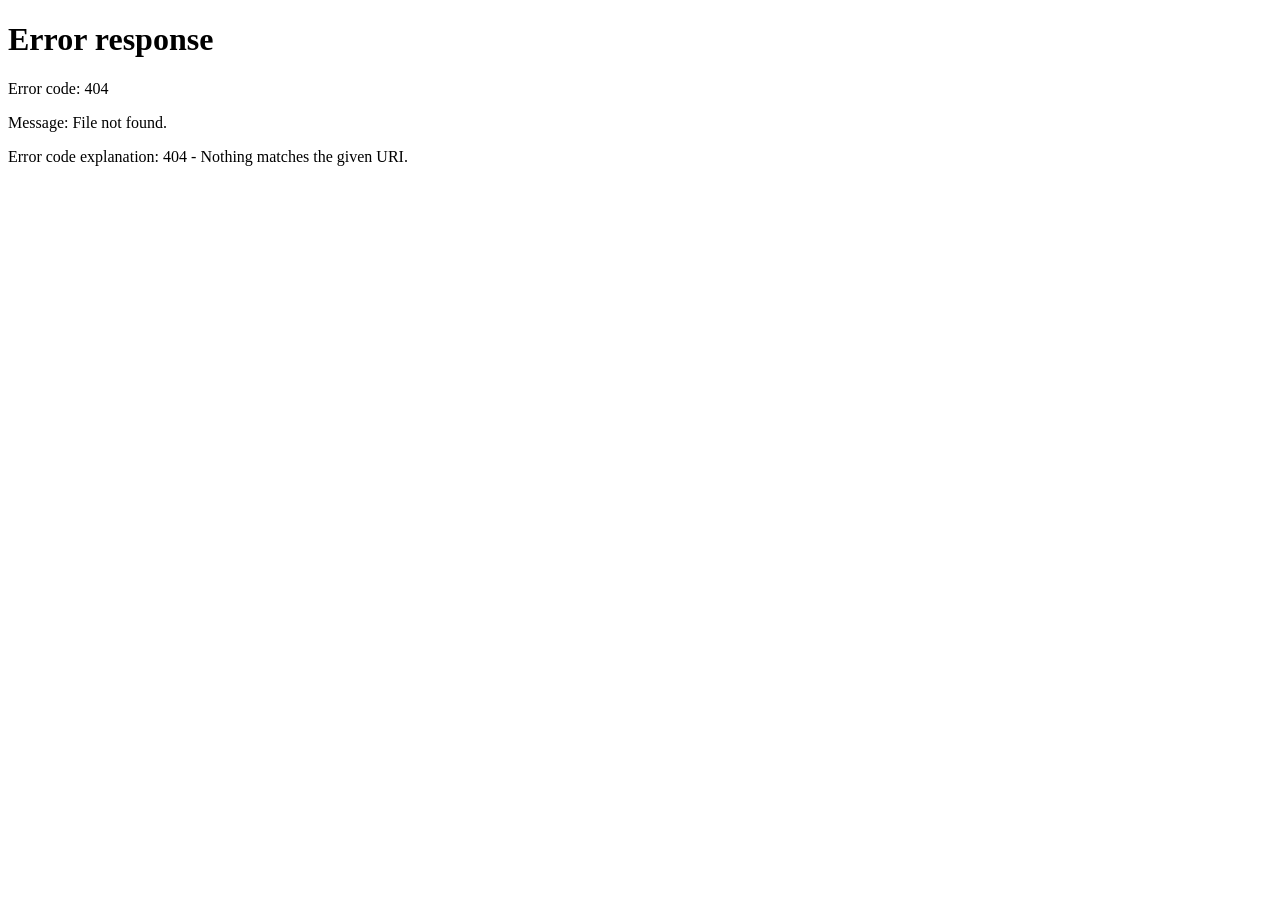
==== index.html @ 22ae7cd9 "feat(fork): make original factory game Pages-ready with smoke tests and attributed release gate" ====
<!doctype html>
<html lang="zh-CN"><head><meta charset="utf-8"><meta name="viewport" content="width=device-width,initial-scale=1"><meta http-equiv="refresh" content="0;url=./midnight-factory.html"><title>Midnight Factory · 工厂自动化</title><meta name="description" content="由 Gakuseei 创作的 MIT 开源游戏 · AincFh Fork 实验版本"></head><body style="font:16px system-ui;background:#10141d;color:#e8edff;padding:12vh 8vw"><h1>Midnight Factory</h1><p>正在打开原作者的工厂模拟游戏。</p><p><a href="./midnight-factory.html" style="color:#bdd3ff">进入工厂模拟游戏</a></p><p>原项目：<a href="https://github.com/Gakuseei/Midnight-Factory" style="color:#bdd3ff">Gakuseei/Midnight-Factory</a>（MIT）</p></body></html>
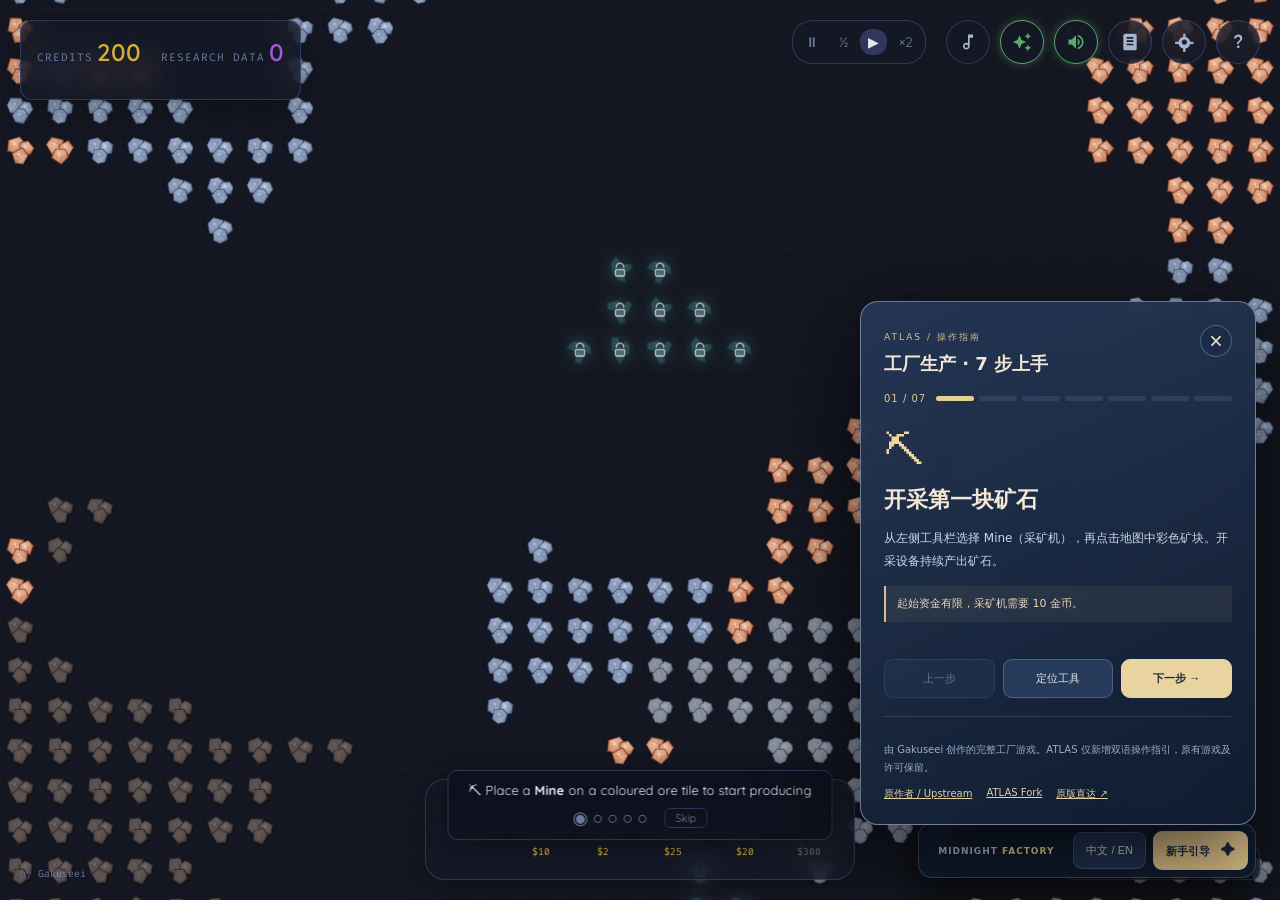
==== commit 146c364e: "feat(fork): accessible bilingual 7-step factory onboarding with tool locator and preserved upstream " ====
--- a/index.html
+++ b/index.html
@@ -1,2 +1,31 @@
 <!doctype html>
-<html lang="zh-CN"><head><meta charset="utf-8"><meta name="viewport" content="width=device-width,initial-scale=1"><meta http-equiv="refresh" content="0;url=./midnight-factory.html"><title>Midnight Factory · 工厂自动化</title><meta name="description" content="由 Gakuseei 创作的 MIT 开源游戏 · AincFh Fork 实验版本"></head><body style="font:16px system-ui;background:#10141d;color:#e8edff;padding:12vh 8vw"><h1>Midnight Factory</h1><p>正在打开原作者的工厂模拟游戏。</p><p><a href="./midnight-factory.html" style="color:#bdd3ff">进入工厂模拟游戏</a></p><p>原项目：<a href="https://github.com/Gakuseei/Midnight-Factory" style="color:#bdd3ff">Gakuseei/Midnight-Factory</a>（MIT）</p></body></html>+<html lang="zh-CN"><head>
+<meta charset="utf-8"><meta name="viewport" content="width=device-width,initial-scale=1,viewport-fit=cover">
+<meta name="theme-color" content="#101624"><meta name="description" content="Midnight Factory — Gakuseei 原创 MIT 工厂模拟游戏，ATLAS Fork 附带中英文新手引导。">
+<title>Midnight Factory · 工厂自动化</title>
+<link rel="stylesheet" href="./atlas-guide.css">
+</head><body>
+<main class="stage" aria-label="Midnight Factory 工厂游戏">
+ <iframe id="factory" src="./midnight-factory.html" title="Gakuseei · Midnight Factory 完整游戏" allow="fullscreen; autoplay" loading="eager"></iframe>
+</main>
+<nav class="guide-dock" aria-label="帮助与设置">
+ <span class="guide-dock-brand">MIDNIGHT <b>FACTORY</b></span>
+ <button id="locale" aria-label="切换引导语言">中文 / EN</button>
+ <button id="guide-toggle" aria-expanded="false" aria-controls="guide-panel">新手引导 <span aria-hidden="true">✦</span></button>
+</nav>
+<section id="guide-panel" class="guide-panel" aria-labelledby="guide-title" hidden>
+ <header class="guide-header">
+  <div><small id="guide-series">FACTORY FIELD GUIDE</small><h1 id="guide-title">第一条生产线</h1></div>
+  <button id="guide-close" title="关闭引导" aria-label="关闭引导">×</button>
+ </header>
+ <div class="progress"><span id="step-number">01 / 07</span><div class="dots" id="step-dots"></div></div>
+ <div class="guide-content"><div id="guide-icon" class="guide-icon">⛏</div><h2 id="step-title"></h2><p id="step-description"></p><p class="hint" id="step-hint"></p></div>
+ <div class="guide-actions"><button id="previous" class="subtle">上一步</button><button id="locate" class="subtle">定位工具</button><button id="next" class="next">下一步 →</button></div>
+ <footer class="guide-foot">
+  <p id="guide-credit">原作由 Gakuseei 开发。本页面只新增操作引导，不改写游戏原有玩法。</p>
+  <div><a href="https://github.com/Gakuseei/Midnight-Factory" target="_blank" rel="noopener">原作者 / Upstream</a><a href="https://github.com/AincFh/Midnight-Factory" target="_blank" rel="noopener">ATLAS Fork</a><a href="./midnight-factory.html">原版直达 ↗</a></div>
+ </footer>
+</section>
+<div id="guide-toast" role="status" aria-live="polite"></div>
+<script type="module" src="./atlas-guide.mjs"></script>
+</body></html>
--- a/atlas-guide.css
+++ b/atlas-guide.css
@@ -0,0 +1,10 @@
+:root{font-family:system-ui,'Microsoft Yahei',sans-serif;color:#f4e8d4;color-scheme:dark;background:#10141f}*{box-sizing:border-box}html,body{padding:0;margin:0;width:100%;height:100%;overflow:hidden}
+.stage,.stage iframe{position:fixed;inset:0;width:100%;height:100%;border:0}.guide-dock{position:fixed;right:clamp(10px,2vw,24px);bottom:clamp(10px,2vw,22px);z-index:300;display:flex;align-items:center;gap:7px;border:1px solid #d7ddf039;background:#111d31e8;box-shadow:0 16px 44px #0009;backdrop-filter:blur(14px);border-radius:14px;padding:7px}
+.guide-dock-brand{font-size:9px;font-weight:700;letter-spacing:1px;padding:0 12px;color:#b9c7df}.guide-dock-brand b{color:#f5dda0}.guide-dock button{border:1px solid #9bb4e441;border-radius:9px;background:#223454;color:#e9e5d8;font-size:11px;padding:10px 12px;cursor:pointer}.guide-dock button:hover{background:#365477}.guide-dock button:focus-visible,.guide-panel button:focus-visible{outline:2px solid #edcd86;outline-offset:2px}#guide-toggle{background:#e4c88e;color:#1c2b43;font-weight:800;white-space:nowrap}#guide-toggle span{margin-left:8px;font-size:14px}
+.guide-panel{position:fixed;z-index:310;bottom:75px;right:clamp(10px,2vw,24px);width:min(396px,calc(100vw - 20px));max-height:min(700px,calc(100dvh - 102px));overflow-y:auto;background:linear-gradient(155deg,#253756f7,#101c2ff9);border:1px solid #d5def074;border-radius:18px;box-shadow:0 30px 95px #000b;backdrop-filter:blur(18px);padding:23px;scrollbar-width:thin;scrollbar-color:#576f90 transparent}.guide-header{display:flex;align-items:start;gap:10px;justify-content:space-between}.guide-header small{font-size:9px;letter-spacing:2px;color:#d4bd88}.guide-header h1{font-size:18px;font-weight:650;margin:8px 0 17px}.guide-header button{border:1px solid #98a9cc6b;background:#1b2c48;border-radius:50%;height:32px;width:32px;color:#f2dec0;font-size:23px;cursor:pointer;flex-shrink:0}
+.progress{display:flex;gap:10px;align-items:center;color:#e8c990;font-size:10px;letter-spacing:1px}.dots{display:flex;flex:1;gap:5px}.dots span{flex:1;background:#627b963d;height:5px;border-radius:5px}.dots .complete{background:#769eaa}.dots .active{background:#e5d093}
+.guide-content{min-height:245px;padding-top:23px}.guide-icon{color:#f0d69b;font-size:40px}.guide-content h2{font-size:22px;margin:12px 0}.guide-content p{color:#c9d7ea;font-size:12px;line-height:1.9;margin:0}.guide-content .hint{margin-top:13px;border-left:2px solid #d7bd86;padding:8px 11px;background:#e6d09812;color:#e7d7b8;font-size:11px}
+.guide-actions{display:flex;align-items:center;gap:8px;margin:10px 0 18px}.guide-actions button{flex:1;border-radius:9px;border:1px solid #a9bdd94d;background:#253b59;color:#e3e7ee;padding:11px 8px;font-size:11px;cursor:pointer;white-space:nowrap}.guide-actions button:disabled{opacity:.4;cursor:default}.guide-actions .next{background:#e9d39e;color:#1b2940;border-color:#e9d39e;font-weight:750}.guide-foot{border-top:1px solid #9cb1ce30;padding-top:14px}.guide-foot p{font-size:10px;line-height:1.8;color:#96aeca}.guide-foot div{display:flex;flex-wrap:wrap;gap:14px}.guide-foot a{font-size:10px;color:#e2cfa2}
+#guide-toast{position:fixed;left:50%;top:16%;transform:translateX(-50%);z-index:350;background:#182d4bea;border:1px solid #e5cea470;border-radius:11px;box-shadow:0 12px 35px #0007;padding:11px 17px;font-size:12px;max-width:80vw;text-align:center;opacity:0;pointer-events:none;transition:opacity .2s}#guide-toast.visible{opacity:1}
+@media(max-width:610px){.guide-dock-brand{display:none}.guide-dock{bottom:10px;right:10px}.guide-panel{bottom:69px;right:10px;padding:16px}.guide-content{min-height:213px}.guide-header h1{font-size:16px}.guide-content h2{font-size:19px}.guide-actions button{font-size:10px;padding:10px 5px}}
+@media(prefers-reduced-motion:reduce){*{scroll-behavior:auto!important;transition:none!important}}
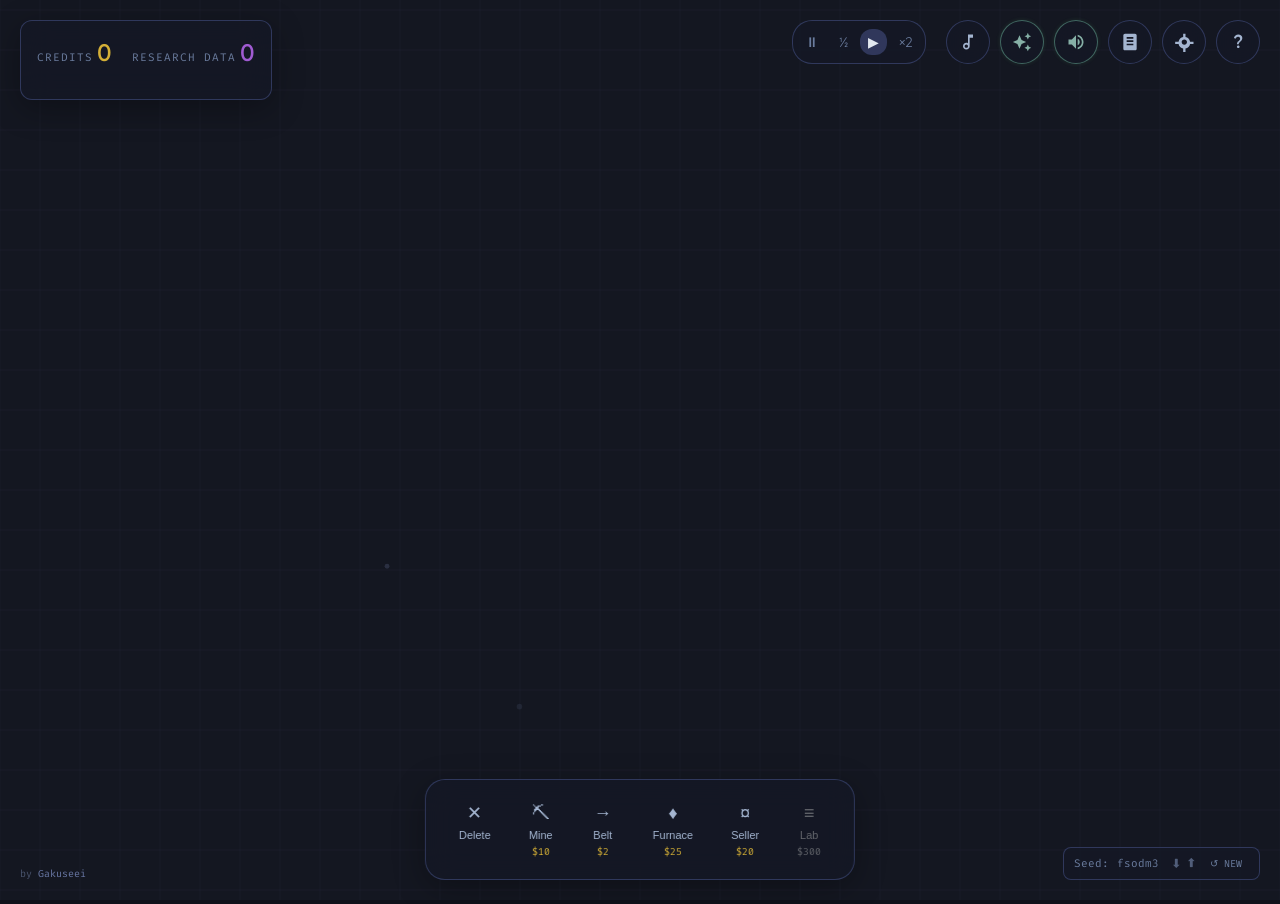
==== commit c74a70bf: "test: original factory independent browser release validation (#2) Keep full upstream game and MIT c" ====
--- a/index.html
+++ b/index.html
@@ -1,31 +1,2 @@
 <!doctype html>
-<html lang="zh-CN"><head>
-<meta charset="utf-8"><meta name="viewport" content="width=device-width,initial-scale=1,viewport-fit=cover">
-<meta name="theme-color" content="#101624"><meta name="description" content="Midnight Factory — Gakuseei 原创 MIT 工厂模拟游戏，ATLAS Fork 附带中英文新手引导。">
-<title>Midnight Factory · 工厂自动化</title>
-<link rel="stylesheet" href="./atlas-guide.css">
-</head><body>
-<main class="stage" aria-label="Midnight Factory 工厂游戏">
- <iframe id="factory" src="./midnight-factory.html" title="Gakuseei · Midnight Factory 完整游戏" allow="fullscreen; autoplay" loading="eager"></iframe>
-</main>
-<nav class="guide-dock" aria-label="帮助与设置">
- <span class="guide-dock-brand">MIDNIGHT <b>FACTORY</b></span>
- <button id="locale" aria-label="切换引导语言">中文 / EN</button>
- <button id="guide-toggle" aria-expanded="false" aria-controls="guide-panel">新手引导 <span aria-hidden="true">✦</span></button>
-</nav>
-<section id="guide-panel" class="guide-panel" aria-labelledby="guide-title" hidden>
- <header class="guide-header">
-  <div><small id="guide-series">FACTORY FIELD GUIDE</small><h1 id="guide-title">第一条生产线</h1></div>
-  <button id="guide-close" title="关闭引导" aria-label="关闭引导">×</button>
- </header>
- <div class="progress"><span id="step-number">01 / 07</span><div class="dots" id="step-dots"></div></div>
- <div class="guide-content"><div id="guide-icon" class="guide-icon">⛏</div><h2 id="step-title"></h2><p id="step-description"></p><p class="hint" id="step-hint"></p></div>
- <div class="guide-actions"><button id="previous" class="subtle">上一步</button><button id="locate" class="subtle">定位工具</button><button id="next" class="next">下一步 →</button></div>
- <footer class="guide-foot">
-  <p id="guide-credit">原作由 Gakuseei 开发。本页面只新增操作引导，不改写游戏原有玩法。</p>
-  <div><a href="https://github.com/Gakuseei/Midnight-Factory" target="_blank" rel="noopener">原作者 / Upstream</a><a href="https://github.com/AincFh/Midnight-Factory" target="_blank" rel="noopener">ATLAS Fork</a><a href="./midnight-factory.html">原版直达 ↗</a></div>
- </footer>
-</section>
-<div id="guide-toast" role="status" aria-live="polite"></div>
-<script type="module" src="./atlas-guide.mjs"></script>
-</body></html>+<html lang="zh-CN"><head><meta charset="utf-8"><meta name="viewport" content="width=device-width,initial-scale=1"><meta http-equiv="refresh" content="0;url=./midnight-factory.html"><link rel="icon" href="./favicon.svg" type="image/svg+xml"><title>Midnight Factory · 工厂自动化</title><meta name="description" content="由 Gakuseei 创作的 MIT 开源游戏 · AincFh Fork 实验版本"></head><body style="font:16px system-ui;background:#10141d;color:#e8edff;padding:12vh 8vw"><h1>Midnight Factory</h1><p>正在打开原作者的工厂模拟游戏。</p><p><a href="./midnight-factory.html" style="color:#bdd3ff">进入工厂模拟游戏</a></p><p>原项目：<a href="https://github.com/Gakuseei/Midnight-Factory" style="color:#bdd3ff">Gakuseei/Midnight-Factory</a>（MIT）</p></body></html>
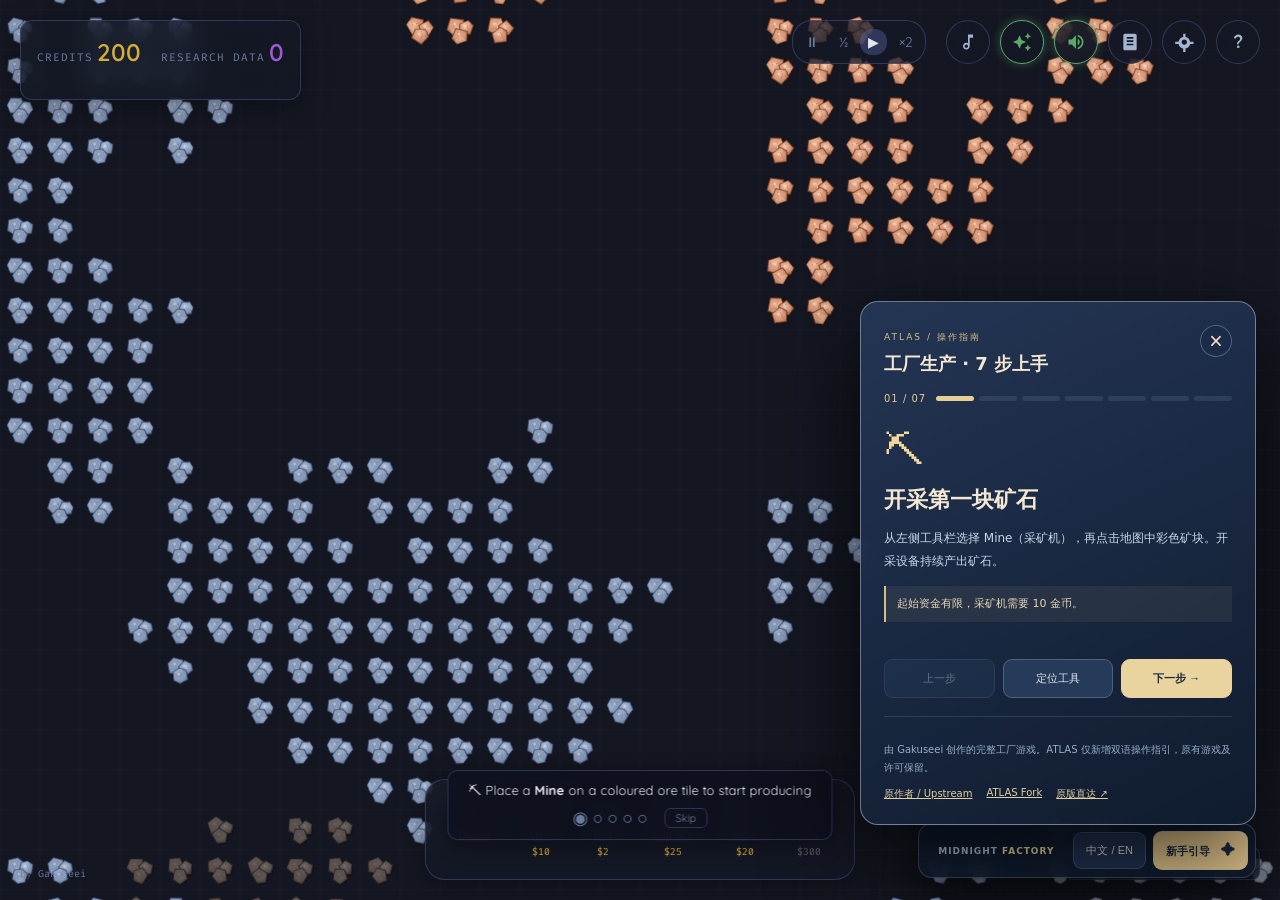
==== commit 8883af43: "merge: retain independent Chromium game smoke while adding accessible bilingual guide (refs #1)" ====
--- a/index.html
+++ b/index.html
@@ -1,2 +1,31 @@
 <!doctype html>
-<html lang="zh-CN"><head><meta charset="utf-8"><meta name="viewport" content="width=device-width,initial-scale=1"><meta http-equiv="refresh" content="0;url=./midnight-factory.html"><link rel="icon" href="./favicon.svg" type="image/svg+xml"><title>Midnight Factory · 工厂自动化</title><meta name="description" content="由 Gakuseei 创作的 MIT 开源游戏 · AincFh Fork 实验版本"></head><body style="font:16px system-ui;background:#10141d;color:#e8edff;padding:12vh 8vw"><h1>Midnight Factory</h1><p>正在打开原作者的工厂模拟游戏。</p><p><a href="./midnight-factory.html" style="color:#bdd3ff">进入工厂模拟游戏</a></p><p>原项目：<a href="https://github.com/Gakuseei/Midnight-Factory" style="color:#bdd3ff">Gakuseei/Midnight-Factory</a>（MIT）</p></body></html>+<html lang="zh-CN"><head>
+<meta charset="utf-8"><meta name="viewport" content="width=device-width,initial-scale=1,viewport-fit=cover">
+<meta name="theme-color" content="#101624"><meta name="description" content="Midnight Factory — Gakuseei 原创 MIT 工厂模拟游戏，ATLAS Fork 附带中英文新手引导。">
+<title>Midnight Factory · 工厂自动化</title>
+<link rel="icon" type="image/svg+xml" href="./favicon.svg"><link rel="stylesheet" href="./atlas-guide.css">
+</head><body>
+<main class="stage" aria-label="Midnight Factory 工厂游戏">
+ <iframe id="factory" src="./midnight-factory.html" title="Gakuseei · Midnight Factory 完整游戏" allow="fullscreen; autoplay" loading="eager"></iframe>
+</main>
+<nav class="guide-dock" aria-label="帮助与设置">
+ <span class="guide-dock-brand">MIDNIGHT <b>FACTORY</b></span>
+ <button id="locale" aria-label="切换引导语言">中文 / EN</button>
+ <button id="guide-toggle" aria-expanded="false" aria-controls="guide-panel">新手引导 <span aria-hidden="true">✦</span></button>
+</nav>
+<section id="guide-panel" class="guide-panel" aria-labelledby="guide-title" hidden>
+ <header class="guide-header">
+  <div><small id="guide-series">FACTORY FIELD GUIDE</small><h1 id="guide-title">第一条生产线</h1></div>
+  <button id="guide-close" title="关闭引导" aria-label="关闭引导">×</button>
+ </header>
+ <div class="progress"><span id="step-number">01 / 07</span><div class="dots" id="step-dots"></div></div>
+ <div class="guide-content"><div id="guide-icon" class="guide-icon">⛏</div><h2 id="step-title"></h2><p id="step-description"></p><p class="hint" id="step-hint"></p></div>
+ <div class="guide-actions"><button id="previous" class="subtle">上一步</button><button id="locate" class="subtle">定位工具</button><button id="next" class="next">下一步 →</button></div>
+ <footer class="guide-foot">
+  <p id="guide-credit">原作由 Gakuseei 开发。本页面只新增操作引导，不改写游戏原有玩法。</p>
+  <div><a href="https://github.com/Gakuseei/Midnight-Factory" target="_blank" rel="noopener">原作者 / Upstream</a><a href="https://github.com/AincFh/Midnight-Factory" target="_blank" rel="noopener">ATLAS Fork</a><a href="./midnight-factory.html">原版直达 ↗</a></div>
+ </footer>
+</section>
+<div id="guide-toast" role="status" aria-live="polite"></div>
+<script type="module" src="./atlas-guide.mjs"></script>
+</body></html>
--- a/atlas-guide.css
+++ b/atlas-guide.css
@@ -0,0 +1,10 @@
+:root{font-family:system-ui,'Microsoft Yahei',sans-serif;color:#f4e8d4;color-scheme:dark;background:#10141f}*{box-sizing:border-box}html,body{padding:0;margin:0;width:100%;height:100%;overflow:hidden}
+.stage,.stage iframe{position:fixed;inset:0;width:100%;height:100%;border:0}.guide-dock{position:fixed;right:clamp(10px,2vw,24px);bottom:clamp(10px,2vw,22px);z-index:300;display:flex;align-items:center;gap:7px;border:1px solid #d7ddf039;background:#111d31e8;box-shadow:0 16px 44px #0009;backdrop-filter:blur(14px);border-radius:14px;padding:7px}
+.guide-dock-brand{font-size:9px;font-weight:700;letter-spacing:1px;padding:0 12px;color:#b9c7df}.guide-dock-brand b{color:#f5dda0}.guide-dock button{border:1px solid #9bb4e441;border-radius:9px;background:#223454;color:#e9e5d8;font-size:11px;padding:10px 12px;cursor:pointer}.guide-dock button:hover{background:#365477}.guide-dock button:focus-visible,.guide-panel button:focus-visible{outline:2px solid #edcd86;outline-offset:2px}#guide-toggle{background:#e4c88e;color:#1c2b43;font-weight:800;white-space:nowrap}#guide-toggle span{margin-left:8px;font-size:14px}
+.guide-panel{position:fixed;z-index:310;bottom:75px;right:clamp(10px,2vw,24px);width:min(396px,calc(100vw - 20px));max-height:min(700px,calc(100dvh - 102px));overflow-y:auto;background:linear-gradient(155deg,#253756f7,#101c2ff9);border:1px solid #d5def074;border-radius:18px;box-shadow:0 30px 95px #000b;backdrop-filter:blur(18px);padding:23px;scrollbar-width:thin;scrollbar-color:#576f90 transparent}.guide-header{display:flex;align-items:start;gap:10px;justify-content:space-between}.guide-header small{font-size:9px;letter-spacing:2px;color:#d4bd88}.guide-header h1{font-size:18px;font-weight:650;margin:8px 0 17px}.guide-header button{border:1px solid #98a9cc6b;background:#1b2c48;border-radius:50%;height:32px;width:32px;color:#f2dec0;font-size:23px;cursor:pointer;flex-shrink:0}
+.progress{display:flex;gap:10px;align-items:center;color:#e8c990;font-size:10px;letter-spacing:1px}.dots{display:flex;flex:1;gap:5px}.dots span{flex:1;background:#627b963d;height:5px;border-radius:5px}.dots .complete{background:#769eaa}.dots .active{background:#e5d093}
+.guide-content{min-height:245px;padding-top:23px}.guide-icon{color:#f0d69b;font-size:40px}.guide-content h2{font-size:22px;margin:12px 0}.guide-content p{color:#c9d7ea;font-size:12px;line-height:1.9;margin:0}.guide-content .hint{margin-top:13px;border-left:2px solid #d7bd86;padding:8px 11px;background:#e6d09812;color:#e7d7b8;font-size:11px}
+.guide-actions{display:flex;align-items:center;gap:8px;margin:10px 0 18px}.guide-actions button{flex:1;border-radius:9px;border:1px solid #a9bdd94d;background:#253b59;color:#e3e7ee;padding:11px 8px;font-size:11px;cursor:pointer;white-space:nowrap}.guide-actions button:disabled{opacity:.4;cursor:default}.guide-actions .next{background:#e9d39e;color:#1b2940;border-color:#e9d39e;font-weight:750}.guide-foot{border-top:1px solid #9cb1ce30;padding-top:14px}.guide-foot p{font-size:10px;line-height:1.8;color:#96aeca}.guide-foot div{display:flex;flex-wrap:wrap;gap:14px}.guide-foot a{font-size:10px;color:#e2cfa2}
+#guide-toast{position:fixed;left:50%;top:16%;transform:translateX(-50%);z-index:350;background:#182d4bea;border:1px solid #e5cea470;border-radius:11px;box-shadow:0 12px 35px #0007;padding:11px 17px;font-size:12px;max-width:80vw;text-align:center;opacity:0;pointer-events:none;transition:opacity .2s}#guide-toast.visible{opacity:1}
+@media(max-width:610px){.guide-dock-brand{display:none}.guide-dock{bottom:10px;right:10px}.guide-panel{bottom:69px;right:10px;padding:16px}.guide-content{min-height:213px}.guide-header h1{font-size:16px}.guide-content h2{font-size:19px}.guide-actions button{font-size:10px;padding:10px 5px}}
+@media(prefers-reduced-motion:reduce){*{scroll-behavior:auto!important;transition:none!important}}
